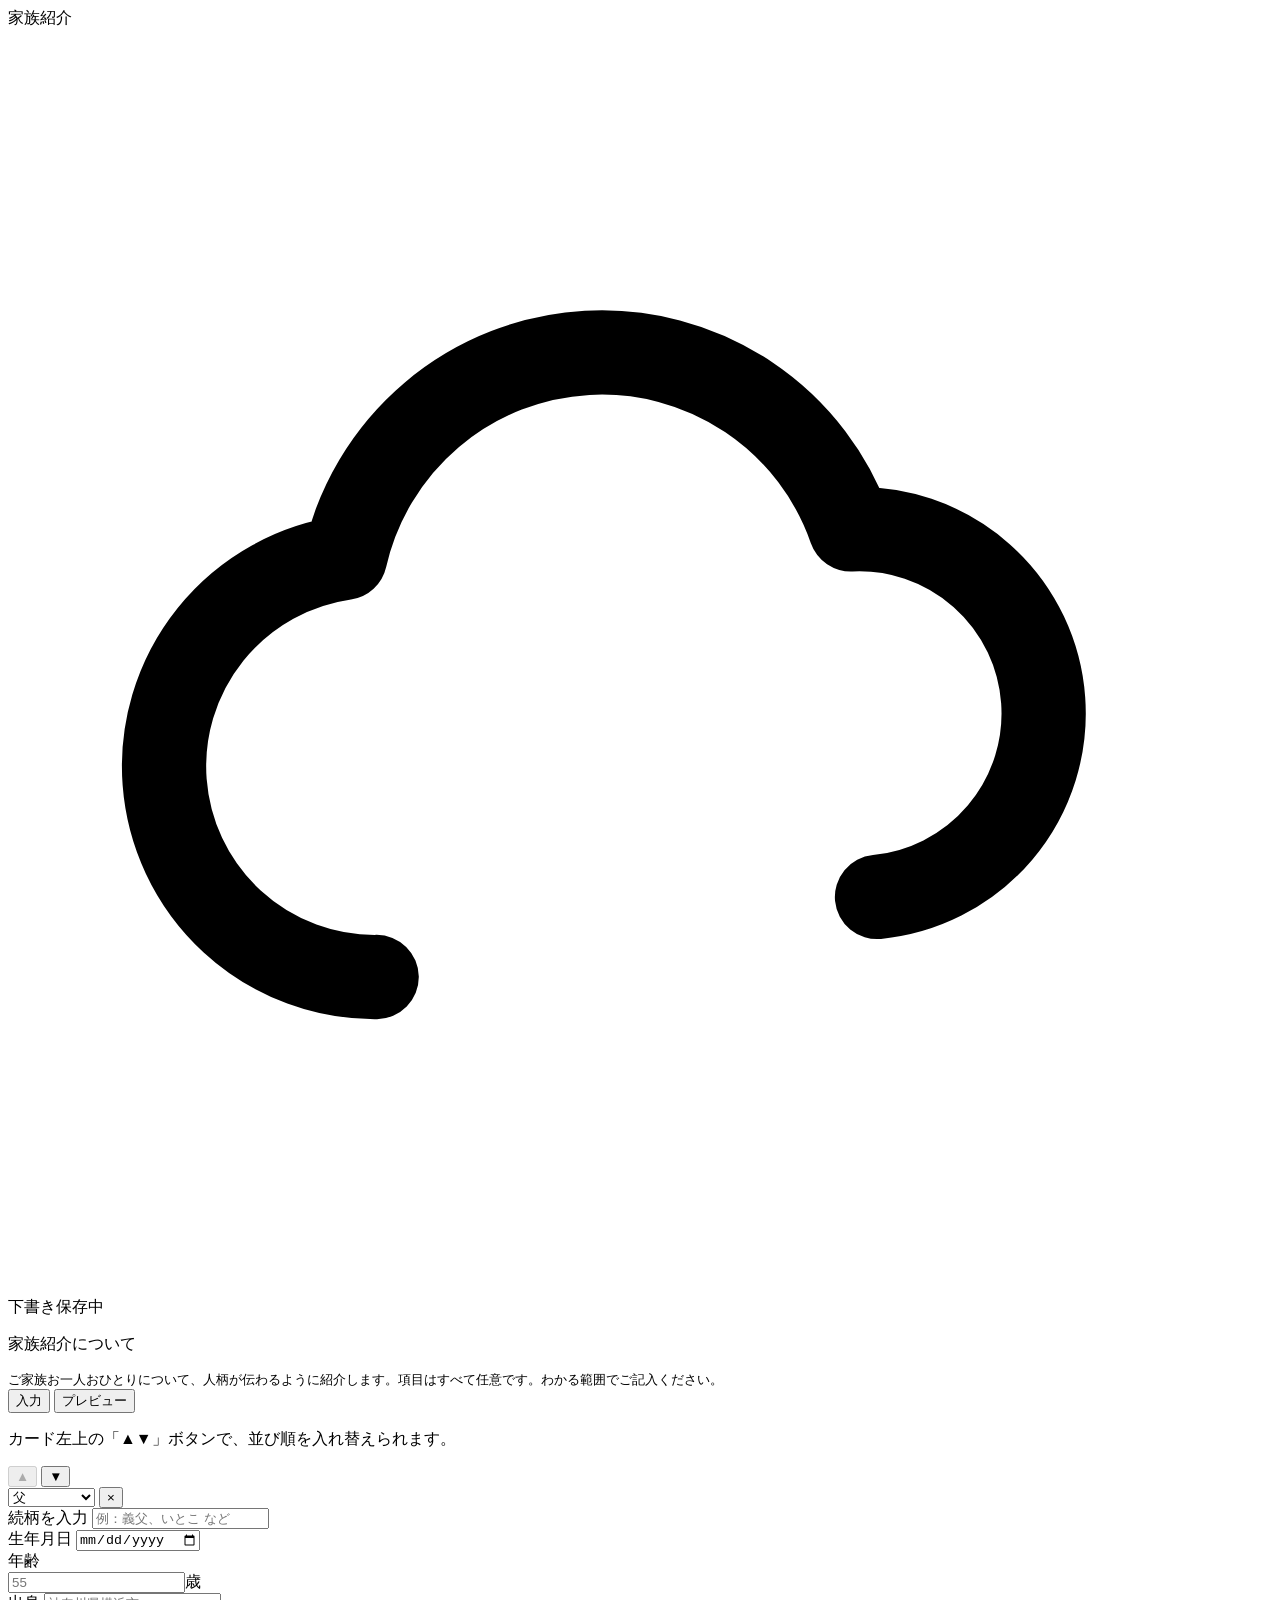
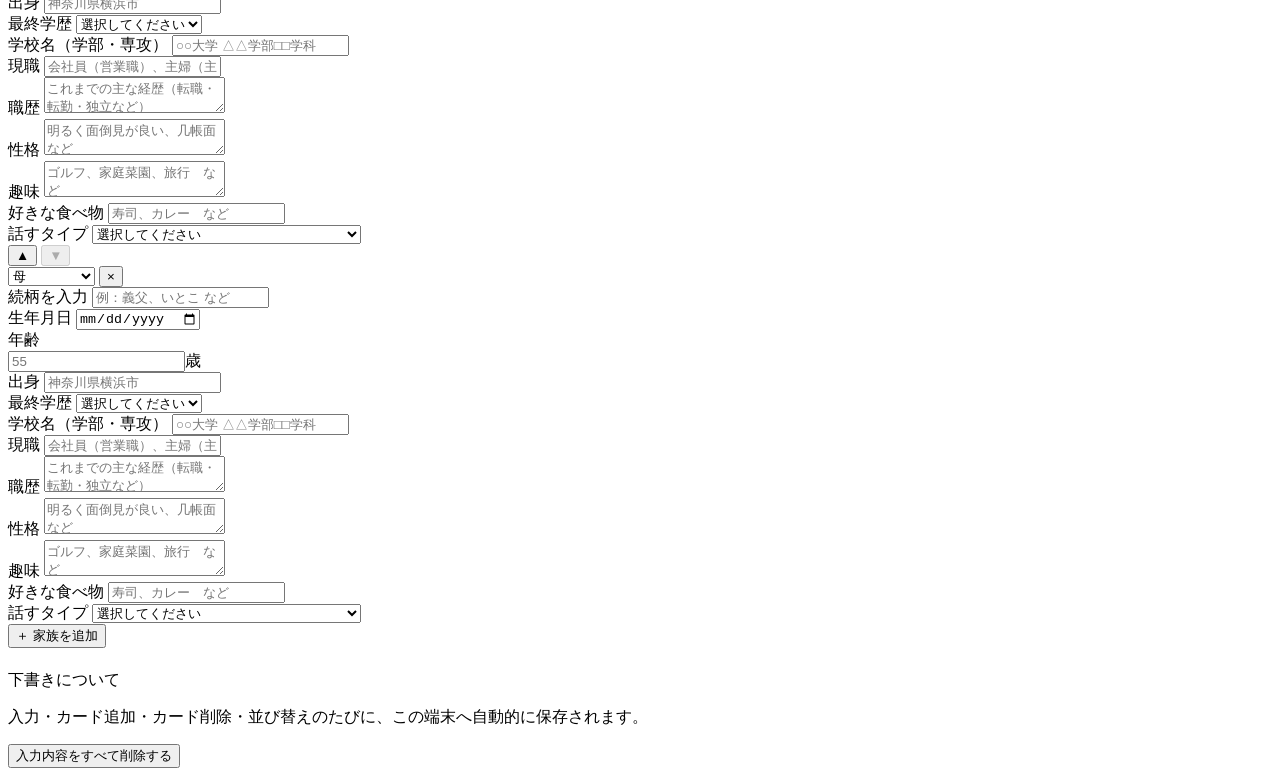
==== family.html @ 2a2dda86 "Add files via upload" ====
<!DOCTYPE html>
<html lang="ja">
<head>
<meta charset="UTF-8"/>
<meta name="viewport" content="width=device-width, initial-scale=1.0, viewport-fit=cover"/>
<meta name="theme-color" content="#f48ca0"/>
<title>家族紹介</title>
<link rel="stylesheet" href="style.css"/>
<link rel="stylesheet" href="family.css"/>
</head>
<body>

<div id="app" class="app-shell container">

  <header class="app-bar">
    <span class="app-bar-title">家族紹介</span>
    <span id="saveStatus" class="save-status">
      <svg viewBox="0 0 24 24" class="save-status-icon"><path d="M7 18a4 4 0 0 1-.6-7.96A5 5 0 0 1 16 9.5a3.5 3.5 0 0 1 .5 6.98" fill="none" stroke="currentColor" stroke-width="1.6" stroke-linecap="round" stroke-linejoin="round"/></svg>
      下書き保存中
    </span>
  </header>

  <div class="profile-card">
    <p class="profile-card-label">家族紹介について</p>
    <p class="field-hint family-intro-desc">
      ご家族お一人おひとりについて、人柄が伝わるように紹介します。項目はすべて任意です。わかる範囲でご記入ください。
    </p>
  </div>

  <!-- 入力／プレビュー 切替 -->
  <div class="sub-switcher">
    <button class="sub-switch-btn active" data-tab="input" type="button">入力</button>
    <button class="sub-switch-btn" data-tab="preview" type="button">プレビュー</button>
  </div>

  <!-- 入力タブ -->
  <div id="tab-input" class="tab-panel">
    <p class="drag-hint">カード左上の「▲▼」ボタンで、並び順を入れ替えられます。</p>
    <div id="familyList" class="card-list"></div>
    <button id="addFamilyBtn" class="btn-add" type="button">＋ 家族を追加</button>
  </div>

  <!-- プレビュータブ -->
  <div id="tab-preview" class="tab-panel hidden">
    <div id="familyPreview"></div>
  </div>

  <div class="settings-panel family-settings">
    <p class="settings-row-label">下書きについて</p>
    <p class="settings-row-desc">入力・カード追加・カード削除・並び替えのたびに、この端末へ自動的に保存されます。</p>
    <button id="resetFamilyBtn" class="btn-danger" type="button">入力内容をすべて削除する</button>
  </div>

</div>

<!-- 家族カードテンプレート -->
<template id="familyCardTemplate">
  <div class="life-card family-card">
    <div class="life-card-header">
      <div class="move-buttons">
        <button class="move-up" type="button" aria-label="上に移動">▲</button>
        <button class="move-down" type="button" aria-label="下に移動">▼</button>
      </div>
      <select class="card-category family-relation"></select>
      <button class="delete-card" type="button" aria-label="カードを削除">×</button>
    </div>
    <div class="card-body">

      <div class="field other-relation-field hidden">
        <label>続柄を入力</label>
        <input type="text" class="family-relationName" placeholder="例：義父、いとこ など">
      </div>

      <div class="two-col">
        <div class="field">
          <label>生年月日</label>
          <input type="date" class="family-birthdate">
        </div>
        <div class="field">
          <label>年齢</label>
          <div class="unit-input"><input type="number" inputmode="numeric" class="family-age" placeholder="55"><span>歳</span></div>
        </div>
      </div>

      <div class="field">
        <label>出身</label>
        <input type="text" class="family-hometown" placeholder="神奈川県横浜市">
      </div>

      <div class="two-col">
        <div class="field">
          <label>最終学歴</label>
          <select class="family-education"></select>
        </div>
        <div class="field">
          <label>学校名（学部・専攻）</label>
          <input type="text" class="family-schoolName" placeholder="○○大学 △△学部□□学科">
        </div>
      </div>

      <div class="field">
        <label>現職</label>
        <input type="text" class="family-currentJob" placeholder="会社員（営業職）、主婦（主夫）など">
      </div>

      <div class="field">
        <label>職歴</label>
        <textarea class="family-jobHistory" placeholder="これまでの主な経歴（転職・転勤・独立など）"></textarea>
      </div>

      <div class="field">
        <label>性格</label>
        <textarea class="family-personality" placeholder="明るく面倒見が良い、几帳面　など"></textarea>
      </div>

      <div class="field">
        <label>趣味</label>
        <textarea class="family-hobby" placeholder="ゴルフ、家庭菜園、旅行　など"></textarea>
      </div>

      <div class="field">
        <label>好きな食べ物</label>
        <input type="text" class="family-favoriteFood" placeholder="寿司、カレー　など">
      </div>

      <div class="field">
        <label>話すタイプ</label>
        <select class="family-talkType"></select>
      </div>

    </div>
  </div>
</template>

<script src="family.js"></script>
</body>
</html>
---- family.css ----
/* ============================================================
   家族紹介フォーム 追加スタイル
   （カード入力まわりは style.css の自分史カードのクラスを流用）
   ============================================================ */

.family-intro-desc{ margin:0; font-size:13px; }

.family-settings{ margin-top:22px; }

/* ---- プレビュー ---- */
.family-preview-list{ display:flex; flex-direction:column; gap:14px; }

.family-preview-card{
  background:#fff; border-radius:var(--radius-md);
  box-shadow:var(--shadow-card); padding:16px 16px 14px;
}

.family-preview-heading{
  display:flex; align-items:center; gap:10px; margin:0 0 10px;
  font-size:15px; font-weight:800; color:#3a3a3a;
}

.family-relation-badge{
  flex:0 0 auto; min-width:28px; height:28px; padding:0 8px;
  border-radius:var(--radius-pill); background:var(--pink-primary);
  color:#fff; font-size:12.5px; font-weight:800;
  display:flex; align-items:center; justify-content:center;
}

.family-preview-empty{
  background:#fff; border-radius:var(--radius-md); box-shadow:var(--shadow-card);
  padding:32px 20px; text-align:center; color:var(--ink-soft); font-size:14px;
}

.family-preview-card .field-row-label{ flex:0 0 100px; }
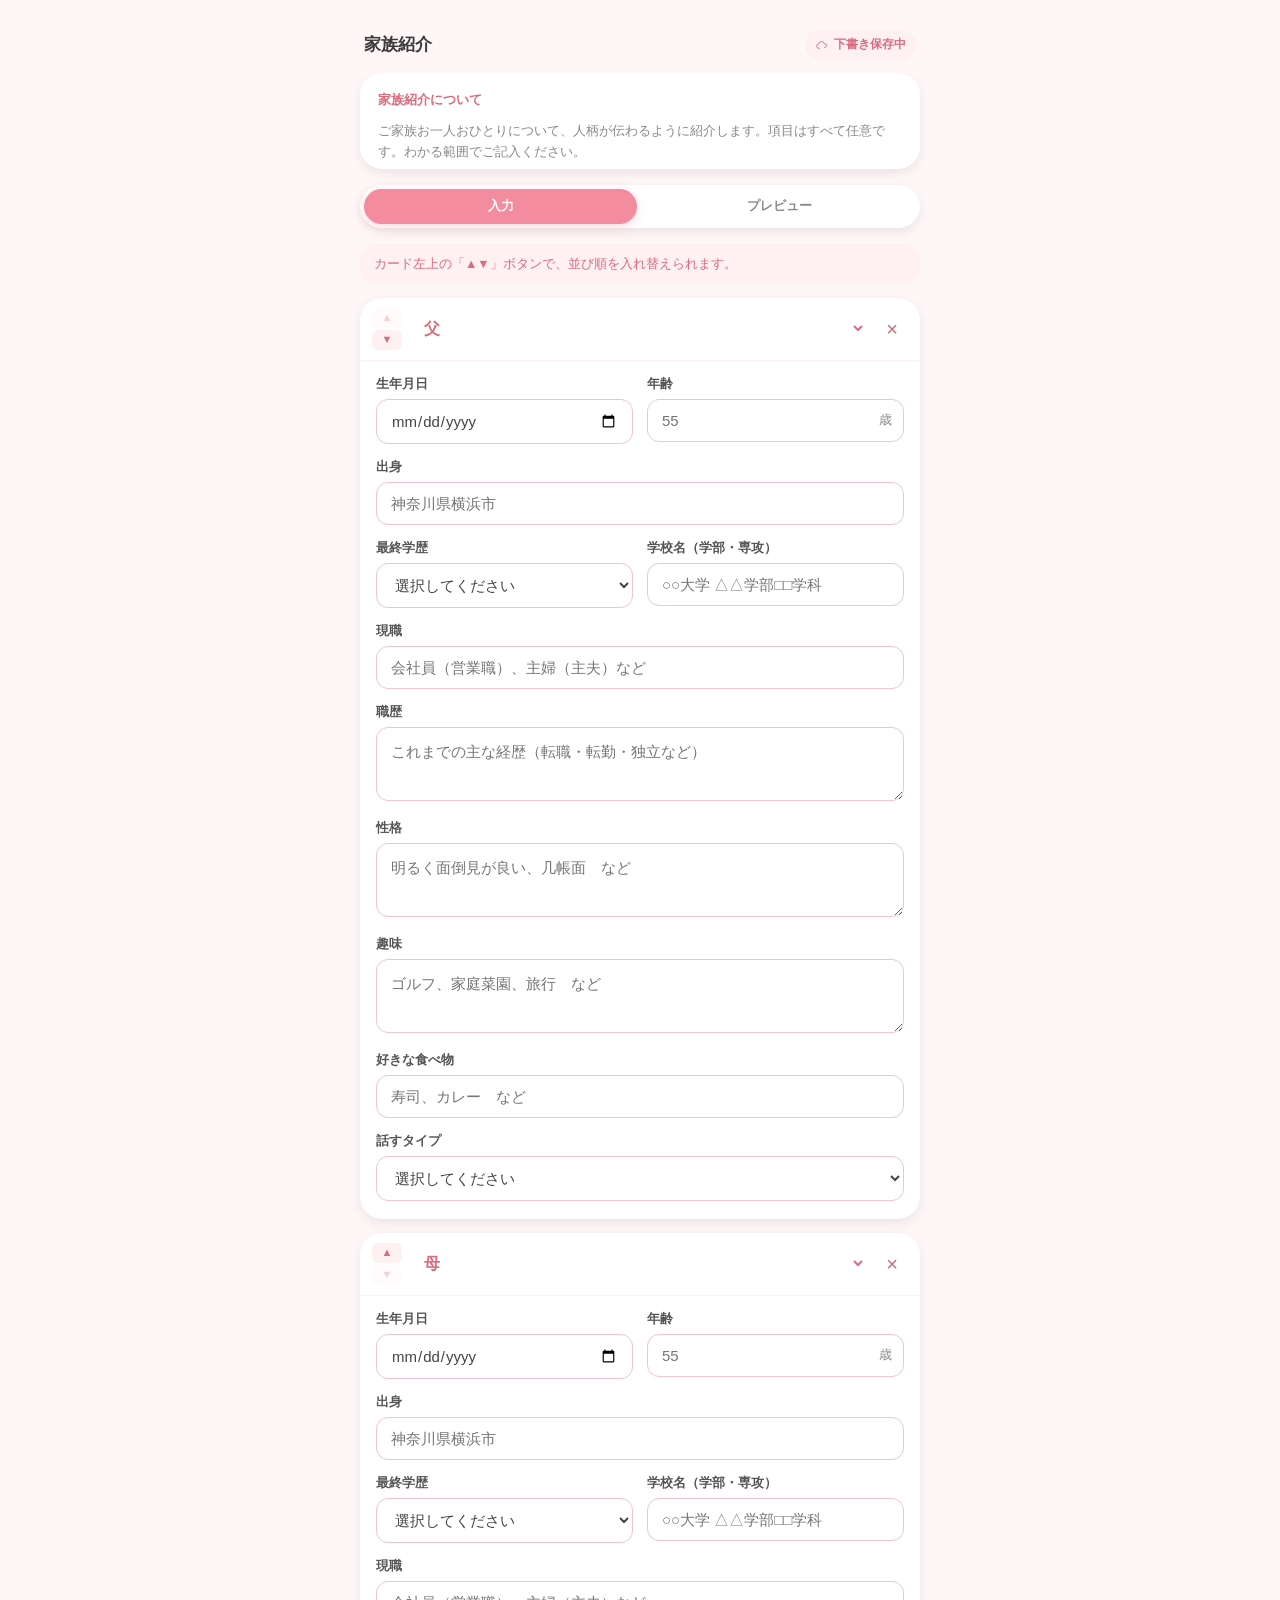
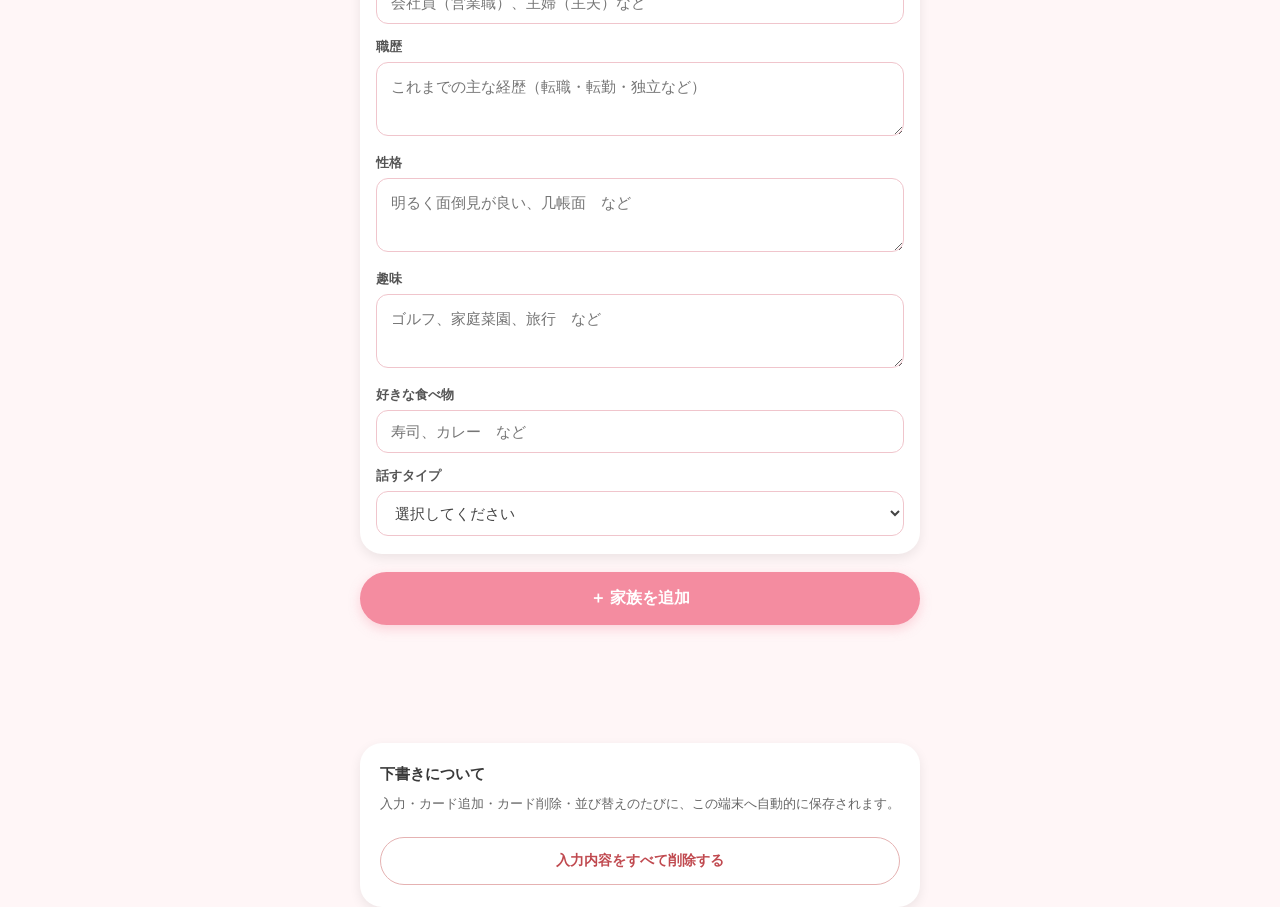
==== commit 1ddb2fb1: "Update family.html" ====
--- a/family.html
+++ b/family.html
@@ -132,6 +132,6 @@
   </div>
 </template>
 
-<script src="family.js"></script>
+<script src="app.js"></script>
 </body>
 </html>
--- a/style.css
+++ b/style.css
@@ -0,0 +1,581 @@
+/* ============================================================
+   トークン
+   ============================================================ */
+:root{
+  --pink-bg:      #fff6f7;
+  --pink-primary: #f48ca0;
+  --pink-deep:    #d96c7d;
+  --pink-border:  #f0c5cc;
+  --pink-soft:    #fff0f2;
+  --ink:          #444444;
+  --ink-soft:     #888888;
+  --white:        #ffffff;
+  --shadow-card:  0 4px 12px rgba(0,0,0,.08);
+  --shadow-float: 0 8px 22px rgba(0,0,0,.14);
+  --radius-lg: 22px;
+  --radius-md: 16px;
+  --radius-sm: 12px;
+  --radius-pill: 50px;
+  --joy-bg:#fff8f0; --joy-deep:#e07040; --joy-border:#fad0b0;
+  --anger-bg:#fff4f4; --anger-deep:#c04040; --anger-border:#f0c0c0;
+  --sorrow-bg:#f4f6ff; --sorrow-deep:#4060b8; --sorrow-border:#c0ccf0;
+  --fun-bg:#f8fff0; --fun-deep:#5a9040; --fun-border:#c8e8a8;
+}
+
+*{ box-sizing:border-box; }
+body{
+  margin:0; padding:20px 14px 0;
+  background:var(--pink-bg);
+  font-family:-apple-system,BlinkMacSystemFont,"Hiragino Sans","Yu Gothic",sans-serif;
+  color:var(--ink); -webkit-tap-highlight-color:transparent;
+}
+.container{ max-width:560px; margin:0 auto; }
+.hidden{ display:none !important; }
+:focus-visible{ outline:2px solid var(--pink-deep); outline-offset:2px; }
+@media(prefers-reduced-motion:reduce){ *{ transition:none !important; animation:none !important; } }
+
+label{ display:block; margin-bottom:6px; font-size:13px; font-weight:600; color:#555; }
+
+input[type="text"],input[type="number"],input[type="date"],input[type="time"],textarea,select{
+  width:100%; padding:12px 14px; border:1px solid var(--pink-border);
+  border-radius:var(--radius-sm); background:var(--white);
+  font-size:15px; font-family:inherit; color:var(--ink);
+}
+textarea{ min-height:72px; resize:vertical; line-height:1.6; }
+.field{ margin-bottom:14px; }
+
+/* ============================================================
+   トップ画面
+   ============================================================ */
+.screen-top{ min-height:80vh; display:flex; align-items:center; }
+.top-card{
+  width:100%; background:var(--white); border-radius:var(--radius-lg);
+  box-shadow:var(--shadow-card); padding:36px 28px 32px; text-align:center;
+}
+.top-deco svg{ width:160px; height:26px; }
+.top-eyebrow{ margin:14px 0 6px; font-size:13px; font-weight:700; letter-spacing:.12em; color:var(--pink-deep); }
+.top-title{ margin:0 0 16px; font-size:28px; font-weight:800; line-height:1.4; color:#3a3a3a; }
+.top-desc{ margin:0 0 28px; font-size:14px; line-height:1.9; color:#666; text-align:left; }
+.btn-primary{
+  display:block; width:100%; padding:16px; border:none; border-radius:var(--radius-pill);
+  background:var(--pink-primary); color:#fff; font-size:16px; font-weight:700; cursor:pointer;
+  box-shadow:0 4px 14px rgba(244,140,160,.4);
+}
+.btn-primary:active{ opacity:.92; }
+.btn-ghost{
+  display:block; width:100%; margin-top:12px; padding:14px;
+  border:2px solid var(--pink-border); border-radius:var(--radius-pill);
+  background:#fff; color:var(--pink-deep); font-size:15px; font-weight:700; cursor:pointer;
+}
+.btn-block{ width:100%; margin-bottom:16px; }
+
+/* ============================================================
+   アプリバー
+   ============================================================ */
+.app-bar{
+  position:sticky; top:0; z-index:10; display:flex; align-items:center;
+  justify-content:space-between; padding:10px 4px 14px; background:var(--pink-bg);
+}
+.app-bar-title{ font-size:17px; font-weight:800; color:#3a3a3a; }
+.save-status{
+  display:inline-flex; align-items:center; gap:5px; font-size:12px; font-weight:600;
+  color:var(--pink-deep); background:var(--pink-soft); padding:6px 10px;
+  border-radius:var(--radius-pill); transition:opacity .25s;
+}
+.save-status-icon{ width:14px; height:14px; }
+.save-status.just-saved{ opacity:.55; }
+
+/* ============================================================
+   タブパネル
+   ============================================================ */
+.tab-panel{ padding-bottom:96px; }
+
+/* ============================================================
+   サブ切替（3ボタン）
+   ============================================================ */
+.sub-switcher{
+  display:flex; gap:6px; margin-bottom:16px; background:var(--white);
+  border-radius:var(--radius-pill); padding:4px; box-shadow:var(--shadow-card);
+}
+.sub-switch-btn{
+  flex:1; padding:9px 2px; border:none; border-radius:var(--radius-pill);
+  background:transparent; color:var(--ink-soft); font-size:12.5px; font-weight:700;
+  cursor:pointer; transition:.2s; white-space:nowrap;
+}
+.sub-switch-btn.active{
+  background:var(--pink-primary); color:#fff;
+  box-shadow:0 2px 8px rgba(244,140,160,.35);
+}
+.sub-panel{ display:block; }
+
+/* ============================================================
+   プロフィールカード
+   ============================================================ */
+.profile-card{
+  background:var(--white); border-radius:var(--radius-lg);
+  box-shadow:var(--shadow-card); padding:18px 18px 6px; margin-bottom:16px;
+}
+.drag-hint{
+  margin:0 0 14px; padding:10px 14px; background:var(--pink-soft);
+  border-radius:var(--radius-md); font-size:12.5px; line-height:1.6; color:var(--pink-deep);
+}
+.profile-card-label{ margin:0 0 12px; font-size:13px; font-weight:700; color:var(--pink-deep); }
+.profile-row{ display:grid; grid-template-columns:1fr 90px; gap:12px; }
+.field-hint{ margin:6px 0 14px; font-size:11px; line-height:1.6; color:var(--ink-soft); }
+
+/* ============================================================
+   自分史カード（入力）
+   ============================================================ */
+.card-list{ display:flex; flex-direction:column; gap:14px; margin-bottom:18px; }
+.life-card{ background:var(--white); border-radius:var(--radius-lg); box-shadow:var(--shadow-card); overflow:hidden; }
+.life-card-header{
+  display:flex; align-items:center; gap:10px; padding:10px 12px;
+  border-bottom:1px solid var(--pink-soft);
+}
+.move-buttons{
+  flex:0 0 auto; display:flex; flex-direction:column; gap:2px;
+}
+.move-up,.move-down{
+  width:30px; height:20px; border:none; border-radius:6px; background:var(--pink-soft);
+  color:var(--pink-deep); font-size:11px; line-height:1; cursor:pointer;
+  display:flex; align-items:center; justify-content:center;
+}
+.move-up:active,.move-down:active{ opacity:.8; }
+.move-up:disabled,.move-down:disabled{ opacity:.3; cursor:default; }
+.card-category{ flex:1; border:none; background:transparent; font-size:16px; font-weight:700; color:var(--pink-deep); padding:6px 8px; }
+.delete-card{ flex:0 0 auto; width:32px; height:32px; border:none; background:transparent; color:#cc6b78; font-size:20px; line-height:1; cursor:pointer; }
+.card-body{ padding:14px 16px 4px; }
+.other-category-field.hidden{ display:none; }
+.period-grid{ display:grid; grid-template-columns:repeat(2,1fr); gap:10px 12px; margin-bottom:4px; }
+@media(min-width:420px){ .period-grid{ grid-template-columns:repeat(4,1fr); } }
+.unit-input{ position:relative; display:flex; align-items:center; }
+.unit-input input{ padding-right:30px; }
+.unit-input span{ position:absolute; right:12px; font-size:13px; color:var(--ink-soft); pointer-events:none; }
+.two-col{ display:grid; grid-template-columns:1fr; gap:0 14px; }
+@media(min-width:480px){ .two-col{ grid-template-columns:1fr 1fr; } }
+.btn-add{
+  display:block; width:100%; padding:16px; border:none; border-radius:var(--radius-pill);
+  background:var(--pink-primary); color:#fff; font-size:16px; font-weight:700; cursor:pointer;
+  box-shadow:0 4px 12px rgba(244,140,160,.35);
+}
+.btn-add:active{ opacity:.92; }
+
+/* ============================================================
+   自分トリセツ入力
+   ============================================================ */
+.torisetsu-intro-card{
+  background:var(--white); border-radius:var(--radius-lg); box-shadow:var(--shadow-card);
+  padding:18px 18px 14px; margin-bottom:16px; text-align:center;
+}
+.torisetsu-intro-title{ margin:0 0 8px; font-size:18px; font-weight:800; color:var(--pink-deep); }
+.torisetsu-intro-desc{ margin:0; font-size:13px; line-height:1.8; color:#666; }
+.emotion-section{ border-radius:var(--radius-lg); padding:18px 18px 6px; margin-bottom:16px; box-shadow:var(--shadow-card); }
+.emotion-joy   { background:var(--joy-bg);    border:1px solid var(--joy-border); }
+.emotion-anger { background:var(--anger-bg);  border:1px solid var(--anger-border); }
+.emotion-sorrow{ background:var(--sorrow-bg); border:1px solid var(--sorrow-border); }
+.emotion-fun   { background:var(--fun-bg);    border:1px solid var(--fun-border); }
+.emotion-joy    input,.emotion-joy    textarea{ border-color:var(--joy-border); }
+.emotion-anger  input,.emotion-anger  textarea{ border-color:var(--anger-border); }
+.emotion-sorrow input,.emotion-sorrow textarea{ border-color:var(--sorrow-border); }
+.emotion-fun    input,.emotion-fun    textarea{ border-color:var(--fun-border); }
+.emotion-header{ display:flex; align-items:center; gap:10px; margin-bottom:14px; }
+.emotion-kanji{
+  flex:0 0 auto; width:38px; height:38px; border-radius:50%;
+  display:flex; align-items:center; justify-content:center;
+  font-size:18px; font-weight:800; color:#fff;
+}
+.emotion-joy    .emotion-kanji{ background:var(--joy-deep); }
+.emotion-anger  .emotion-kanji{ background:var(--anger-deep); }
+.emotion-sorrow .emotion-kanji{ background:var(--sorrow-deep); }
+.emotion-fun    .emotion-kanji{ background:var(--fun-deep); }
+.emotion-label{ font-size:13px; font-weight:700; color:var(--ink-soft); }
+
+/* ============================================================
+   スケジュール入力
+   ============================================================ */
+.schedule-intro-card{
+  background:var(--white); border-radius:var(--radius-lg); box-shadow:var(--shadow-card);
+  padding:18px 18px 14px; margin-bottom:16px; text-align:center;
+}
+.schedule-intro-title{ margin:0 0 8px; font-size:18px; font-weight:800; color:var(--pink-deep); }
+.schedule-intro-desc{ margin:0; font-size:13px; line-height:1.8; color:#666; }
+
+/* パターンタブ行 */
+.sched-tabs{
+  display:flex; gap:6px; margin-bottom:14px; overflow-x:auto;
+  padding-bottom:4px; -webkit-overflow-scrolling:touch;
+}
+.sched-tabs::-webkit-scrollbar{ display:none; }
+
+.sched-tab-btn{
+  flex:0 0 auto; padding:8px 14px; border:2px solid var(--pink-border);
+  border-radius:var(--radius-pill); background:var(--white);
+  color:var(--ink-soft); font-size:13px; font-weight:700; cursor:pointer; white-space:nowrap;
+}
+.sched-tab-btn.active{
+  background:var(--pink-primary); border-color:var(--pink-primary); color:#fff;
+  box-shadow:0 2px 8px rgba(244,140,160,.35);
+}
+.sched-tab-add{
+  flex:0 0 auto; padding:8px 14px; border:2px dashed var(--pink-border);
+  border-radius:var(--radius-pill); background:transparent;
+  color:var(--pink-deep); font-size:13px; font-weight:700; cursor:pointer; white-space:nowrap;
+}
+
+/* アクティブパターンカード */
+.sched-active-card{
+  background:var(--white); border-radius:var(--radius-lg);
+  box-shadow:var(--shadow-card); margin-bottom:14px; overflow:hidden;
+}
+.sched-active-header{
+  display:flex; align-items:center; justify-content:space-between;
+  padding:12px 14px; border-bottom:1px solid var(--pink-soft);
+  background:var(--pink-soft);
+}
+.sched-active-name{ font-size:15px; font-weight:800; color:var(--pink-deep); }
+.sched-active-sublabel{ font-size:12px; color:var(--ink-soft); margin-left:4px; }
+.sched-pattern-menu-btn{
+  border:none; background:transparent; color:var(--ink-soft);
+  font-size:22px; line-height:1; cursor:pointer; padding:2px 6px;
+}
+
+/* スロット行 */
+.sched-slot-list{ padding:6px 0; }
+.sched-slot{
+  display:flex; align-items:center; gap:8px; padding:8px 12px;
+  border-bottom:1px solid #faf0f2;
+}
+.sched-slot:last-child{ border-bottom:none; }
+
+.sched-slot .move-buttons{
+  flex:0 0 auto; display:flex; flex-direction:column; gap:2px;
+}
+.sched-slot .move-up,.sched-slot .move-down{
+  width:26px; height:18px; border:none; border-radius:5px; background:var(--pink-soft);
+  color:var(--pink-deep); font-size:10px; line-height:1; cursor:pointer;
+  display:flex; align-items:center; justify-content:center;
+}
+.sched-slot .move-up:active,.sched-slot .move-down:active{ opacity:.8; }
+.sched-slot .move-up:disabled,.sched-slot .move-down:disabled{ opacity:.3; cursor:default; }
+.sched-slot-content{ flex:1; min-width:0; }
+.sched-slot-times{ display:flex; align-items:center; gap:4px; margin-bottom:5px; }
+.sched-slot-times input[type="time"]{
+  width:0; min-width:88px; padding:5px 7px; font-size:13px;
+  border-radius:8px; border:1px solid var(--pink-border);
+}
+.sched-slot-sep{ font-size:12px; color:var(--ink-soft); flex:0 0 auto; }
+.sched-slot-activity{
+  width:100%; padding:5px 8px; font-size:14px;
+  border-radius:8px; border:1px solid var(--pink-border);
+}
+.sched-slot-delete{
+  flex:0 0 auto; width:30px; height:30px; border:none; background:transparent;
+  color:#cc6b78; font-size:18px; line-height:1; cursor:pointer;
+}
+
+/* 時間帯追加ボタン */
+.sched-add-slot-btn{
+  display:block; width:calc(100% - 24px); margin:10px 12px 14px;
+  padding:11px; border:2px dashed var(--pink-border); border-radius:var(--radius-pill);
+  background:transparent; color:var(--pink-deep); font-size:14px; font-weight:700; cursor:pointer;
+}
+
+/* 非アクティブパターン（折りたたみ）カード */
+.sched-collapsed-card{
+  display:flex; align-items:center; justify-content:space-between;
+  background:var(--white); border-radius:var(--radius-md); box-shadow:var(--shadow-card);
+  padding:14px 16px; margin-bottom:10px; cursor:pointer;
+}
+.sched-collapsed-name{ font-size:14px; font-weight:700; color:#3a3a3a; }
+.sched-collapsed-sublabel{ font-size:12px; color:var(--ink-soft); margin-left:4px; }
+.sched-chevron{ width:18px; height:18px; color:var(--ink-soft); flex:0 0 auto; }
+
+.sched-add-pattern-btn{ margin-top:6px; }
+
+/* ============================================================
+   ボトムナビ
+   ============================================================ */
+.bottom-nav{
+  position:fixed; left:50%; bottom:0; transform:translateX(-50%);
+  width:min(560px,100%); display:flex; background:#ffffff;
+  border-top:1px solid var(--pink-border); box-shadow:0 -4px 14px rgba(0,0,0,.06);
+  padding:6px 6px calc(6px + env(safe-area-inset-bottom)); z-index:20;
+}
+.nav-btn{
+  flex:1; display:flex; flex-direction:column; align-items:center; gap:3px;
+  border:none; background:transparent; color:var(--ink-soft);
+  font-size:11px; font-weight:600; padding:6px 0; cursor:pointer;
+}
+.nav-btn svg{ width:22px; height:22px; }
+.nav-btn.active{ color:var(--pink-deep); }
+
+/* ============================================================
+   設定タブ
+   ============================================================ */
+.settings-panel{ background:var(--white); border-radius:var(--radius-lg); box-shadow:var(--shadow-card); padding:22px 20px; }
+.settings-row-label{ margin:0 0 8px; font-size:15px; font-weight:700; color:#3a3a3a; }
+.settings-row-desc{ margin:0 0 22px; font-size:13px; line-height:1.8; color:#666; }
+.btn-danger{
+  display:block; width:100%; padding:14px; border:1px solid #e5b2b2;
+  border-radius:var(--radius-pill); background:#fff; color:#c0494f; font-size:14px; font-weight:700; cursor:pointer;
+}
+
+/* ============================================================
+   タイムライン（プレビュー・公開ビュー共通）
+   ============================================================ */
+.public-view{ display:none; padding-bottom:40px; }
+
+/********************************
+ * 共有モーダル
+ ********************************/
+
+.modal{
+  display:none;
+  position:fixed;
+  inset:0;
+  background:rgba(0,0,0,.45);
+  justify-content:center;
+  align-items:center;
+  padding:20px;
+  z-index:999;
+}
+
+.modal.show{
+  display:flex;
+}
+
+.modal-content{
+  width:100%;
+  max-width:400px;
+  background:var(--white);
+  border-radius:var(--radius-lg);
+  padding:24px;
+  box-shadow:var(--shadow-float);
+}
+
+.modal-content h3{
+  margin-top:0;
+  text-align:center;
+  color:var(--pink-deep);
+}
+
+#shareName{
+  width:100%;
+  margin-top:12px;
+}
+
+#shareBtn{
+  width:100%;
+  margin-top:16px;
+  padding:14px;
+  border:none;
+  border-radius:var(--radius-sm);
+  background:var(--pink-primary);
+  color:#fff;
+  font-size:16px;
+  font-weight:700;
+  cursor:pointer;
+}
+
+#shareBtn:disabled{
+  opacity:.6;
+  cursor:default;
+}
+
+/********************************
+ * 公開ビュー：状態表示（読み込み中・エラー時）
+ ********************************/
+
+.state-card{
+  background:var(--white);
+  border-radius:var(--radius-lg);
+  box-shadow:var(--shadow-card);
+  padding:36px 24px;
+  text-align:center;
+  margin:20px 16px;
+}
+
+.state-title{
+  margin:0 0 8px;
+  font-size:17px;
+  font-weight:700;
+  color:var(--pink-deep);
+}
+
+.state-text{
+  margin:0;
+  font-size:14px;
+  line-height:1.8;
+  color:var(--ink-soft);
+}
+
+.state-spinner{
+  width:30px;
+  height:30px;
+  margin:0 auto 14px;
+}
+
+.state-spinner img{
+  width:30px;
+  height:30px;
+  display:none;
+}
+
+.state-spinner .spinner-light{
+  display:block;
+}
+
+@media (prefers-color-scheme: dark){
+  .state-spinner .spinner-light{ display:none; }
+  .state-spinner .spinner-dark{ display:block; }
+}
+.timeline-header{
+  background:#fff; border-radius:var(--radius-lg); box-shadow:var(--shadow-card);
+  padding:26px 22px; text-align:center; margin-bottom:16px;
+}
+.timeline-header-deco svg{ width:140px; height:24px; }
+.timeline-header-title{ margin:10px 0 0; font-size:22px; font-weight:800; color:var(--pink-deep); letter-spacing:.04em; }
+.timeline-header-sub{ margin:2px 0 18px; font-size:11px; letter-spacing:.18em; color:var(--ink-soft); }
+.timeline-profile{ display:flex; align-items:center; gap:14px; text-align:left; }
+.avatar-circle{
+  flex:0 0 auto; width:54px; height:54px; border-radius:50%;
+  background:linear-gradient(135deg,#f8a8b8,#f48ca0); color:#fff;
+  font-size:20px; font-weight:800; display:flex; align-items:center; justify-content:center;
+}
+.timeline-profile-name{ margin:0; font-size:16px; font-weight:800; color:#3a3a3a; }
+.timeline-date{ margin:14px 0 0; font-size:11px; color:var(--ink-soft); text-align:right; }
+.timeline-list{ position:relative; }
+.timeline-item{ display:flex; gap:10px; margin-bottom:14px; }
+.timeline-rail{ flex:0 0 18px; position:relative; display:flex; justify-content:center; }
+.timeline-rail::before{
+  content:""; position:absolute; top:6px; bottom:-20px; width:2px; background:var(--pink-border);
+}
+.timeline-item:last-child .timeline-rail::before{ display:none; }
+.timeline-dot{
+  position:relative; z-index:1; width:11px; height:11px; margin-top:6px;
+  border-radius:50%; background:var(--pink-primary); box-shadow:0 0 0 3px #fff;
+}
+.timeline-card{ flex:1; background:#fff; border-radius:var(--radius-md); box-shadow:var(--shadow-card); padding:16px 16px 14px; }
+.timeline-period{ margin:0 0 6px; font-size:12px; font-weight:700; color:var(--ink-soft); }
+.timeline-category{ display:flex; align-items:center; gap:8px; margin:0 0 10px; font-size:15px; font-weight:800; color:#3a3a3a; }
+.cat-icon{
+  flex:0 0 auto; width:26px; height:26px; border-radius:50%; background:var(--pink-soft);
+  color:var(--pink-deep); display:flex; align-items:center; justify-content:center;
+}
+.cat-icon svg{ width:15px; height:15px; }
+.field-row{ display:flex; gap:10px; padding:5px 0; font-size:13px; line-height:1.7; }
+.field-row-label{ flex:0 0 84px; color:var(--pink-deep); font-weight:700; }
+.field-row-value{ flex:1; color:#555; word-break:break-word; }
+.timeline-empty{
+  background:#fff; border-radius:var(--radius-md); box-shadow:var(--shadow-card);
+  padding:32px 20px; text-align:center; color:var(--ink-soft); font-size:14px;
+}
+
+/* ============================================================
+   自分トリセツ 表示
+   ============================================================ */
+.torisetsu-view-header{
+  background:#fff; border-radius:var(--radius-lg); box-shadow:var(--shadow-card);
+  padding:24px 22px; text-align:center; margin:24px 0 16px;
+}
+.torisetsu-view-header-deco svg{ width:140px; height:24px; }
+.torisetsu-view-title{ margin:10px 0 2px; font-size:22px; font-weight:800; color:var(--pink-deep); letter-spacing:.04em; }
+.torisetsu-view-sub{ margin:0; font-size:11px; letter-spacing:.12em; color:var(--ink-soft); }
+.torisetsu-emotion-block{ border-radius:var(--radius-lg); padding:16px 18px 6px; margin-bottom:14px; box-shadow:var(--shadow-card); }
+.torisetsu-joy   { background:var(--joy-bg);    border:1px solid var(--joy-border); }
+.torisetsu-anger { background:var(--anger-bg);  border:1px solid var(--anger-border); }
+.torisetsu-sorrow{ background:var(--sorrow-bg); border:1px solid var(--sorrow-border); }
+.torisetsu-fun   { background:var(--fun-bg);    border:1px solid var(--fun-border); }
+.torisetsu-emotion-heading{ display:flex; align-items:center; gap:10px; margin-bottom:10px; font-size:15px; font-weight:800; color:#3a3a3a; }
+.torisetsu-kanji-badge{
+  flex:0 0 auto; width:28px; height:28px; border-radius:50%;
+  display:flex; align-items:center; justify-content:center; font-size:14px; font-weight:800; color:#fff;
+}
+.badge-joy   { background:var(--joy-deep); }
+.badge-anger { background:var(--anger-deep); }
+.badge-sorrow{ background:var(--sorrow-deep); }
+.badge-fun   { background:var(--fun-deep); }
+.torisetsu-qa{ padding:8px 0; border-top:1px solid rgba(0,0,0,.06); }
+.torisetsu-question{ margin:0 0 4px; font-size:12px; font-weight:700; color:var(--ink-soft); line-height:1.5; }
+.torisetsu-answer{ margin:0 0 8px; font-size:14px; color:#444; line-height:1.8; white-space:pre-wrap; word-break:break-word; }
+
+/* ============================================================
+   スケジュール 表示（プレビュー・公開ビュー）
+   ============================================================ */
+.sched-view-header{
+  background:#fff; border-radius:var(--radius-lg); box-shadow:var(--shadow-card);
+  padding:24px 22px; text-align:center; margin:24px 0 16px;
+}
+.sched-view-header-deco svg{ width:140px; height:24px; }
+.sched-view-title{ margin:10px 0 2px; font-size:22px; font-weight:800; color:var(--pink-deep); letter-spacing:.04em; }
+.sched-view-sub{ margin:0; font-size:11px; letter-spacing:.12em; color:var(--ink-soft); }
+
+.sched-view-wrapper{ overflow-x:auto; -webkit-overflow-scrolling:touch; }
+
+.sched-grid-wrapper{
+  display:grid; min-width:280px;
+  border-radius:var(--radius-md); overflow:hidden;
+  box-shadow:var(--shadow-card); background:#fff;
+}
+
+.sched-axis-col{ background:#fafafa; }
+
+.sched-col-header-spacer{ height:48px; border-bottom:1px solid #f0f0f0; }
+
+.sched-axis-body{ position:relative; }
+
+.sched-hour-label{
+  position:absolute; left:0; right:0; padding:0 6px;
+  font-size:10px; font-weight:600; color:var(--ink-soft);
+  transform:translateY(-50%); line-height:1; user-select:none;
+}
+
+.sched-pattern-col{ border-left:1px solid #f0f0f0; min-width:0; }
+
+.sched-col-header{
+  height:48px; display:flex; flex-direction:column; align-items:center;
+  justify-content:center; padding:4px 8px; border-bottom:1px solid rgba(0,0,0,.06);
+  text-align:center;
+}
+.sched-col-name{ font-size:13px; font-weight:800; line-height:1.2; }
+.sched-col-sublabel{ font-size:10px; color:var(--ink-soft); }
+
+.sched-col-body{ position:relative; }
+
+.sched-block{
+  position:absolute; left:3px; right:3px;
+  border-radius:8px; padding:3px 6px;
+  display:flex; flex-direction:column; justify-content:flex-start;
+  overflow:hidden; border:1px solid rgba(0,0,0,.06);
+}
+.sched-block-time{ font-size:9px; font-weight:600; color:#666; line-height:1.3; white-space:nowrap; }
+.sched-block-activity{ font-size:11px; font-weight:700; color:#333; line-height:1.3; word-break:break-all; }
+
+/* 追加パターン行（下部） */
+.sched-extra-row{
+  background:#fff; border-radius:var(--radius-md); box-shadow:var(--shadow-card);
+  padding:14px 16px; margin-top:14px;
+}
+.sched-extra-label{ display:block; font-size:12px; font-weight:700; color:var(--ink-soft); margin-bottom:8px; }
+.sched-extra-tabs{ display:flex; flex-wrap:wrap; gap:8px; margin-bottom:8px; }
+.sched-extra-tab{
+  padding:7px 14px; border:2px solid var(--pink-border); border-radius:var(--radius-pill);
+  background:var(--white); color:var(--pink-deep); font-size:13px; font-weight:700; cursor:pointer;
+}
+.sched-extra-tab:hover{ background:var(--pink-soft); }
+.sched-extra-hint{ font-size:11px; color:var(--ink-soft); }
+
+/* ---- 公開ビューのCTA ---- */
+.cta-card{
+  margin-top:20px; padding:22px 20px;
+  background:linear-gradient(135deg,#fff9fa,#ffeef1);
+  border:2px dashed #f4b8c5; border-radius:var(--radius-lg); text-align:center;
+}
+.cta-title{ margin:0 0 8px; font-size:16px; font-weight:800; color:var(--pink-deep); }
+.cta-text{ margin:0 0 16px; font-size:13px; line-height:1.7; color:#666; }
+.cta-btn{ box-shadow:0 4px 12px rgba(244,140,160,.35); }
+
+@media(max-width:480px){
+  .top-title{ font-size:25px; }
+  .top-card{ padding:30px 22px 26px; }
+}
